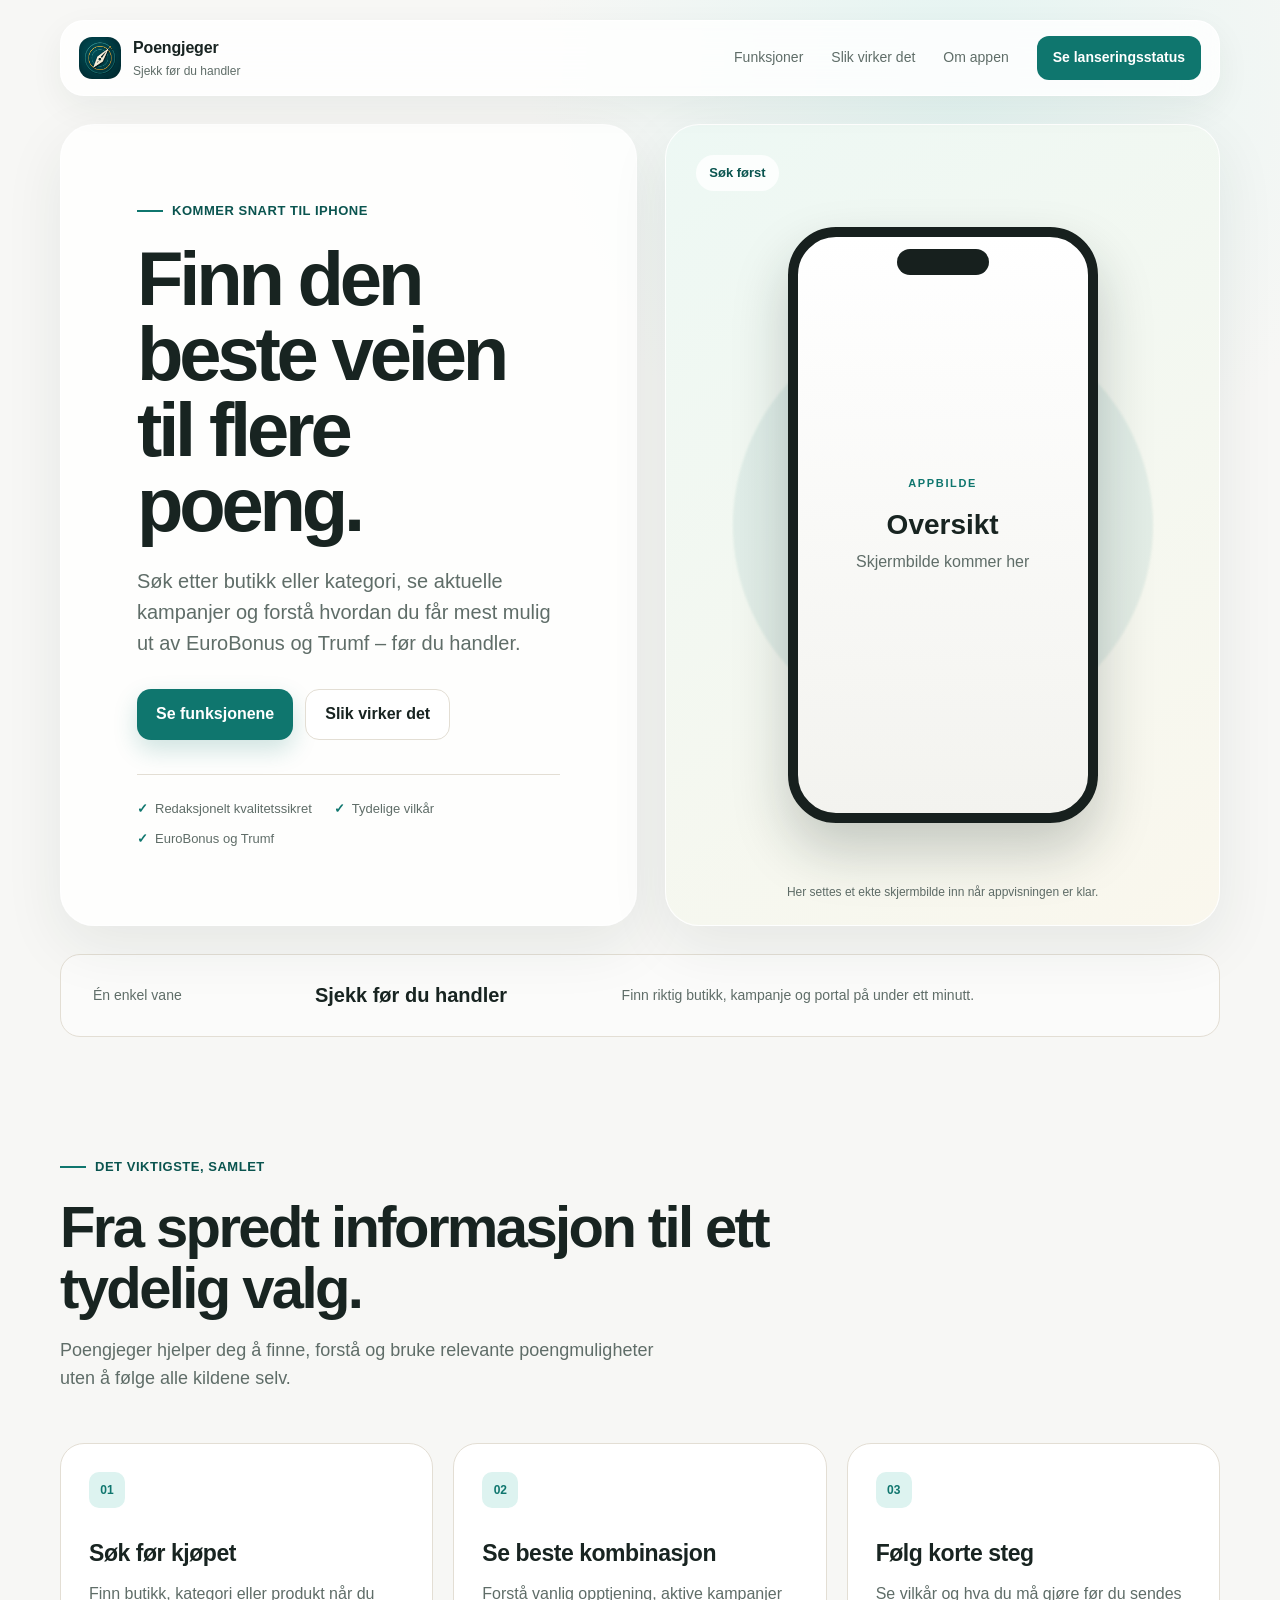
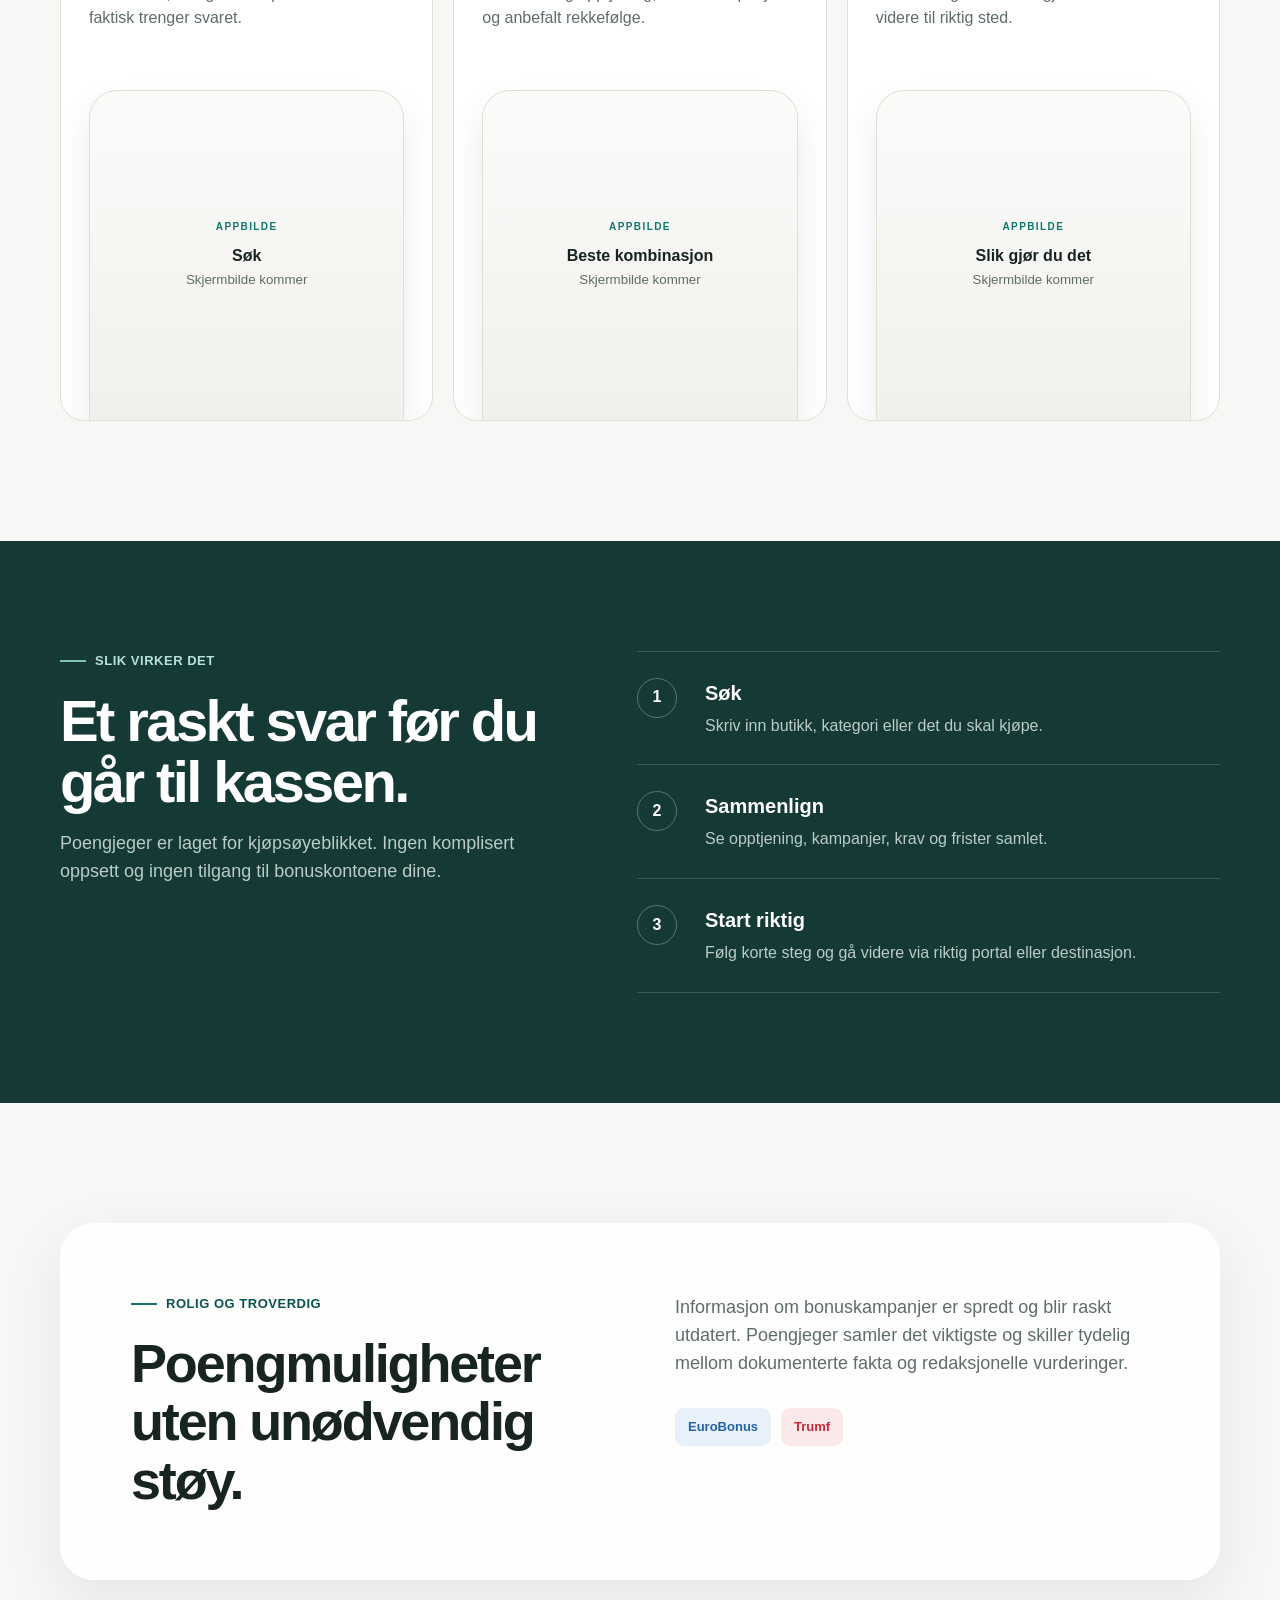
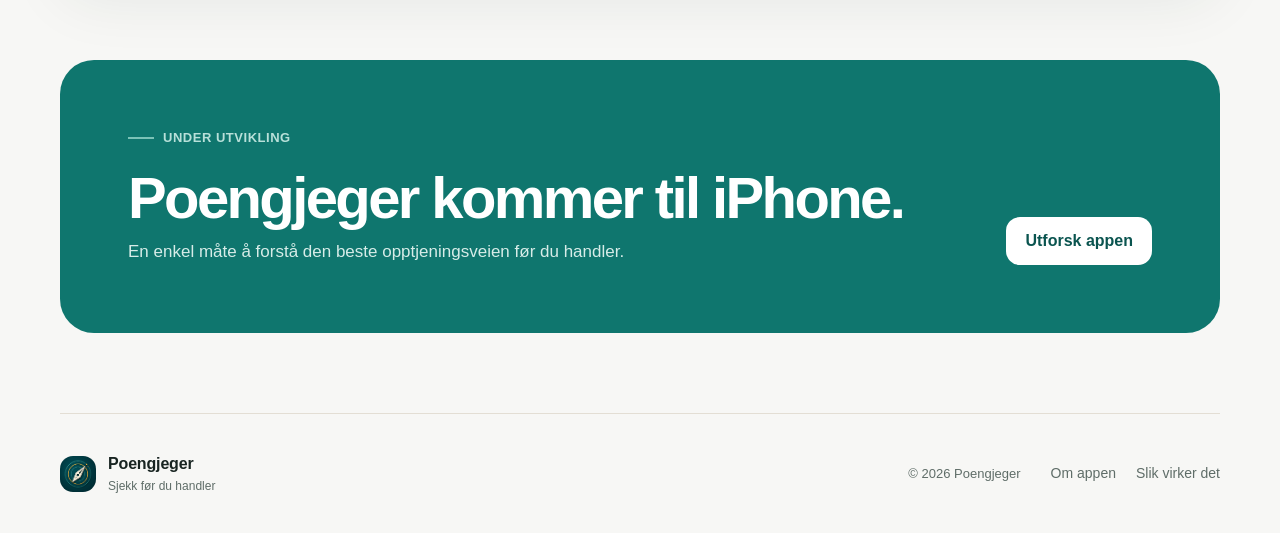
==== public-site/index.html @ 8830a3e4 "Add Poengjeger public landing page" ====
<!doctype html>
<html lang="no">
<head>
  <meta charset="utf-8">
  <meta name="viewport" content="width=device-width, initial-scale=1">
  <meta name="description" content="Poengjeger hjelper deg å finne den beste opptjeningsveien for EuroBonus og Trumf før du handler.">
  <meta name="theme-color" content="#f7f7f5">
  <title>Poengjeger – Sjekk før du handler</title>
  <link rel="stylesheet" href="styles.css">
</head>
<body>
  <a class="skip-link" href="#innhold">Hopp til innhold</a>

  <header class="site-header shell" aria-label="Toppnavigasjon">
    <a class="brand" href="#topp" aria-label="Poengjeger, gå til toppen">
      <img class="brand-mark" src="assets/poengjeger-app-icon.png" alt="">
      <span>
        <strong>Poengjeger</strong>
        <small>Sjekk før du handler</small>
      </span>
    </a>
    <nav aria-label="Hovedmeny">
      <a href="#funksjoner">Funksjoner</a>
      <a href="#slik-virker-det">Slik virker det</a>
      <a href="#om">Om appen</a>
    </nav>
    <a class="nav-cta" href="#lansering">Se lanseringsstatus</a>
  </header>

  <main id="innhold">
    <section class="hero shell" id="topp">
      <div class="hero-copy panel">
        <p class="eyebrow"><span></span> Kommer snart til iPhone</p>
        <h1>Finn den beste veien til flere poeng.</h1>
        <p class="lead">Søk etter butikk eller kategori, se aktuelle kampanjer og forstå hvordan du får mest mulig ut av EuroBonus og Trumf – før du handler.</p>
        <div class="hero-actions">
          <a class="button button-primary" href="#funksjoner">Se funksjonene</a>
          <a class="button button-secondary" href="#slik-virker-det">Slik virker det</a>
        </div>
        <ul class="trust-list" aria-label="Viktige fordeler">
          <li>Redaksjonelt kvalitetssikret</li>
          <li>Tydelige vilkår</li>
          <li>EuroBonus og Trumf</li>
        </ul>
      </div>

      <div class="hero-visual panel" aria-label="Plassholder for appskjermbilde">
        <span class="visual-label">Søk først</span>
        <div class="phone-placeholder">
          <div class="phone-top" aria-hidden="true"></div>
          <div class="placeholder-content">
            <span class="placeholder-kicker">APPBILDE</span>
            <strong>Oversikt</strong>
            <span>Skjermbilde kommer her</span>
          </div>
        </div>
        <p class="visual-note">Her settes et ekte skjermbilde inn når appvisningen er klar.</p>
      </div>
    </section>

    <section class="proof shell" aria-label="Produktløfte">
      <p>Én enkel vane</p>
      <strong>Sjekk før du handler</strong>
      <span>Finn riktig butikk, kampanje og portal på under ett minutt.</span>
    </section>

    <section class="section shell" id="funksjoner">
      <div class="section-heading">
        <p class="eyebrow"><span></span> Det viktigste, samlet</p>
        <h2>Fra spredt informasjon til ett tydelig valg.</h2>
        <p>Poengjeger hjelper deg å finne, forstå og bruke relevante poengmuligheter uten å følge alle kildene selv.</p>
      </div>

      <div class="feature-grid">
        <article class="feature-card">
          <div class="feature-number">01</div>
          <h3>Søk før kjøpet</h3>
          <p>Finn butikk, kategori eller produkt når du faktisk trenger svaret.</p>
          <div class="screen-placeholder screen-search" role="img" aria-label="Plassholder for søkeskjerm">
            <span>APPBILDE</span>
            <strong>Søk</strong>
            <small>Skjermbilde kommer</small>
          </div>
        </article>

        <article class="feature-card">
          <div class="feature-number">02</div>
          <h3>Se beste kombinasjon</h3>
          <p>Forstå vanlig opptjening, aktive kampanjer og anbefalt rekkefølge.</p>
          <div class="screen-placeholder screen-combination" role="img" aria-label="Plassholder for butikkside">
            <span>APPBILDE</span>
            <strong>Beste kombinasjon</strong>
            <small>Skjermbilde kommer</small>
          </div>
        </article>

        <article class="feature-card">
          <div class="feature-number">03</div>
          <h3>Følg korte steg</h3>
          <p>Se vilkår og hva du må gjøre før du sendes videre til riktig sted.</p>
          <div class="screen-placeholder screen-guide" role="img" aria-label="Plassholder for slik gjør du det-visning">
            <span>APPBILDE</span>
            <strong>Slik gjør du det</strong>
            <small>Skjermbilde kommer</small>
          </div>
        </article>
      </div>
    </section>

    <section class="steps-section" id="slik-virker-det">
      <div class="shell steps-layout">
        <div class="section-heading compact">
          <p class="eyebrow light"><span></span> Slik virker det</p>
          <h2>Et raskt svar før du går til kassen.</h2>
          <p>Poengjeger er laget for kjøpsøyeblikket. Ingen komplisert oppsett og ingen tilgang til bonuskontoene dine.</p>
        </div>
        <ol class="steps">
          <li><span>1</span><div><strong>Søk</strong><p>Skriv inn butikk, kategori eller det du skal kjøpe.</p></div></li>
          <li><span>2</span><div><strong>Sammenlign</strong><p>Se opptjening, kampanjer, krav og frister samlet.</p></div></li>
          <li><span>3</span><div><strong>Start riktig</strong><p>Følg korte steg og gå videre via riktig portal eller destinasjon.</p></div></li>
        </ol>
      </div>
    </section>

    <section class="section shell about" id="om">
      <div class="about-card panel">
        <div>
          <p class="eyebrow"><span></span> Rolig og troverdig</p>
          <h2>Poengmuligheter uten unødvendig støy.</h2>
        </div>
        <div class="about-copy">
          <p>Informasjon om bonuskampanjer er spredt og blir raskt utdatert. Poengjeger samler det viktigste og skiller tydelig mellom dokumenterte fakta og redaksjonelle vurderinger.</p>
          <div class="programs" aria-label="Bonusprogrammer i første versjon">
            <span class="program eurobonus">EuroBonus</span>
            <span class="program trumf">Trumf</span>
          </div>
        </div>
      </div>
    </section>

    <section class="launch shell" id="lansering">
      <div>
        <p class="eyebrow light"><span></span> Under utvikling</p>
        <h2>Poengjeger kommer til iPhone.</h2>
        <p>En enkel måte å forstå den beste opptjeningsveien før du handler.</p>
      </div>
      <a class="button button-light" href="#funksjoner">Utforsk appen</a>
    </section>
  </main>

  <footer class="site-footer shell">
    <div class="brand footer-brand">
      <img class="brand-mark" src="assets/poengjeger-app-icon.png" alt="">
      <span><strong>Poengjeger</strong><small>Sjekk før du handler</small></span>
    </div>
    <p>© <span id="year">2026</span> Poengjeger</p>
    <div class="footer-links">
      <a href="#om">Om appen</a>
      <a href="#slik-virker-det">Slik virker det</a>
    </div>
  </footer>

  <script>document.getElementById('year').textContent = new Date().getFullYear();</script>
</body>
</html>
---- public-site/styles.css ----
:root {
  --brand: #0f766e;
  --brand-dark: #0a544f;
  --brand-soft: #ddf3f0;
  --ink: #182421;
  --muted: #5f6d68;
  --background: #f7f7f5;
  --surface: #ffffff;
  --border: #e3ded4;
  --warm: #f2f0e8;
  --blue: #2563a6;
  --red: #c72936;
  --radius-small: 14px;
  --radius-card: 24px;
  --radius-hero: 34px;
  --shadow: 0 20px 60px rgba(25, 47, 42, .08);
}

* { box-sizing: border-box; }
html { scroll-behavior: smooth; }
body {
  margin: 0;
  color: var(--ink);
  background:
    radial-gradient(circle at 75% 2%, rgba(221, 243, 240, .72), transparent 27rem),
    var(--background);
  font-family: ui-sans-serif, -apple-system, BlinkMacSystemFont, "Segoe UI", sans-serif;
  line-height: 1.55;
  -webkit-font-smoothing: antialiased;
}
a { color: inherit; text-decoration: none; }
.shell { width: min(1160px, calc(100% - 40px)); margin-inline: auto; }
.skip-link { position: fixed; top: 12px; left: 12px; z-index: 20; padding: 10px 14px; background: var(--ink); color: white; border-radius: 10px; transform: translateY(-150%); }
.skip-link:focus { transform: none; }

.site-header {
  position: sticky;
  top: 12px;
  z-index: 10;
  min-height: 76px;
  margin-top: 20px;
  padding: 12px 18px;
  display: flex;
  align-items: center;
  gap: 28px;
  background: rgba(255,255,255,.82);
  border: 1px solid rgba(255,255,255,.9);
  border-radius: 24px;
  box-shadow: 0 12px 34px rgba(25,47,42,.06);
  backdrop-filter: blur(18px);
}
.brand { display: inline-flex; align-items: center; gap: 12px; margin-right: auto; }
.brand-mark { display: block; width: 42px; height: 42px; border-radius: 13px; object-fit: cover; }
.brand strong, .brand small { display: block; }
.brand strong { font-size: 16px; letter-spacing: -.01em; }
.brand small { color: var(--muted); font-size: 12px; margin-top: 1px; }
nav { display: flex; align-items: center; gap: 28px; }
nav a, .footer-links a { color: var(--muted); font-size: 14px; }
nav a:hover, .footer-links a:hover { color: var(--brand); }
.nav-cta { padding: 11px 16px; color: white; background: var(--brand); border-radius: 12px; font-size: 14px; font-weight: 700; }

.hero { display: grid; grid-template-columns: 1.02fr .98fr; gap: 28px; padding-top: 28px; }
.panel { background: rgba(255,255,255,.82); border: 1px solid rgba(255,255,255,.96); box-shadow: var(--shadow); border-radius: var(--radius-hero); }
.hero-copy { padding: clamp(36px, 6vw, 76px); display: flex; flex-direction: column; justify-content: center; }
.eyebrow { display: flex; align-items: center; gap: 9px; margin: 0 0 20px; color: var(--brand-dark); font-size: 13px; font-weight: 750; letter-spacing: .04em; text-transform: uppercase; }
.eyebrow span { width: 26px; height: 2px; background: var(--brand); }
h1, h2, h3, p { margin-top: 0; }
h1 { max-width: 670px; margin-bottom: 24px; font-size: clamp(48px, 6vw, 76px); line-height: .99; letter-spacing: -.055em; }
.lead { max-width: 590px; margin-bottom: 30px; color: var(--muted); font-size: clamp(17px, 2vw, 20px); }
.hero-actions { display: flex; flex-wrap: wrap; gap: 12px; }
.button { min-height: 48px; padding: 12px 19px; display: inline-flex; align-items: center; justify-content: center; border-radius: 14px; font-weight: 750; transition: transform .18s ease, box-shadow .18s ease; }
.button:hover { transform: translateY(-2px); }
.button-primary { color: white; background: var(--brand); box-shadow: 0 10px 24px rgba(15,118,110,.2); }
.button-secondary { background: var(--surface); border: 1px solid var(--border); }
.trust-list { display: flex; flex-wrap: wrap; gap: 10px 22px; margin: 34px 0 0; padding: 24px 0 0; border-top: 1px solid var(--border); list-style: none; color: var(--muted); font-size: 13px; }
.trust-list li::before { content: "✓"; margin-right: 7px; color: var(--brand); font-weight: 900; }

.hero-visual { min-height: 660px; position: relative; overflow: hidden; display: grid; place-items: center; padding: 38px; background: linear-gradient(145deg, #edf8f4, #faf7ed); }
.hero-visual::before { content: ""; position: absolute; width: 420px; height: 420px; border-radius: 50%; background: rgba(15,118,110,.08); filter: blur(1px); }
.visual-label { position: absolute; top: 30px; left: 30px; padding: 8px 13px; background: rgba(255,255,255,.85); border-radius: 999px; color: var(--brand-dark); font-size: 13px; font-weight: 750; }
.phone-placeholder { position: relative; z-index: 1; width: min(310px, 78%); aspect-ratio: .52; display: grid; place-items: center; padding: 18px; border: 10px solid #17201e; border-radius: 48px; background: linear-gradient(180deg, #fff, #f3f3ef); box-shadow: 0 28px 55px rgba(16,35,31,.22); }
.phone-top { position: absolute; top: 12px; width: 92px; height: 26px; background: #17201e; border-radius: 999px; }
.placeholder-content, .screen-placeholder { text-align: center; color: var(--muted); }
.placeholder-content strong, .placeholder-content span { display: block; }
.placeholder-content strong { margin: 11px 0 4px; color: var(--ink); font-size: 28px; }
.placeholder-kicker { color: var(--brand) !important; font-size: 11px; font-weight: 850; letter-spacing: .15em; }
.visual-note { position: absolute; right: 30px; bottom: 24px; left: 30px; margin: 0; color: var(--muted); text-align: center; font-size: 12px; }

.proof { margin-top: 28px; padding: 25px 32px; display: grid; grid-template-columns: .7fr 1fr 2fr; align-items: center; gap: 24px; border: 1px solid var(--border); border-radius: 20px; background: rgba(255,255,255,.55); }
.proof p, .proof span { margin: 0; color: var(--muted); font-size: 14px; }
.proof strong { font-size: 20px; }
.section { padding-top: 120px; padding-bottom: 120px; }
.section-heading { max-width: 720px; margin-bottom: 50px; }
.section-heading h2, .launch h2 { margin-bottom: 18px; font-size: clamp(38px, 5vw, 58px); line-height: 1.05; letter-spacing: -.045em; }
.section-heading > p:last-child { max-width: 620px; color: var(--muted); font-size: 18px; }
.feature-grid { display: grid; grid-template-columns: repeat(3, 1fr); gap: 20px; }
.feature-card { padding: 28px 28px 0; overflow: hidden; background: var(--surface); border: 1px solid var(--border); border-radius: var(--radius-card); }
.feature-number { width: 36px; height: 36px; display: grid; place-items: center; margin-bottom: 28px; color: var(--brand); background: var(--brand-soft); border-radius: 10px; font-size: 12px; font-weight: 850; }
.feature-card h3 { margin-bottom: 10px; font-size: 23px; letter-spacing: -.02em; }
.feature-card > p { min-height: 78px; color: var(--muted); }
.screen-placeholder { min-height: 330px; margin-top: 30px; padding: 34px 20px; display: flex; flex-direction: column; justify-content: center; border: 1px solid var(--border); border-bottom: 0; border-radius: 28px 28px 0 0; background: linear-gradient(180deg, #fbfbfa, #f1f0ec); box-shadow: 0 18px 35px rgba(26,43,39,.09); }
.screen-placeholder span { color: var(--brand); font-size: 10px; font-weight: 850; letter-spacing: .14em; }
.screen-placeholder strong { margin: 9px 0 2px; color: var(--ink); }

.steps-section { padding: 110px 0; color: white; background: #153a36; }
.steps-layout { display: grid; grid-template-columns: .9fr 1.1fr; gap: 100px; align-items: start; }
.section-heading.compact { margin: 0; }
.eyebrow.light { color: #b8e0d9; }
.eyebrow.light span { background: #7bc2b7; }
.steps-section .section-heading > p:last-child { color: #bbcbc7; }
.steps { margin: 0; padding: 0; list-style: none; }
.steps li { display: grid; grid-template-columns: 48px 1fr; gap: 20px; padding: 26px 0; border-top: 1px solid rgba(255,255,255,.16); }
.steps li:last-child { border-bottom: 1px solid rgba(255,255,255,.16); }
.steps li > span { width: 40px; height: 40px; display: grid; place-items: center; border: 1px solid rgba(255,255,255,.28); border-radius: 50%; font-weight: 800; }
.steps strong { font-size: 20px; }
.steps p { margin: 5px 0 0; color: #bbcbc7; }

.about { padding-bottom: 80px; }
.about-card { padding: clamp(32px, 6vw, 70px); display: grid; grid-template-columns: 1fr 1fr; gap: 70px; }
.about-card h2 { margin: 0; font-size: clamp(36px, 5vw, 54px); line-height: 1.08; letter-spacing: -.04em; }
.about-copy { color: var(--muted); font-size: 18px; }
.programs { display: flex; flex-wrap: wrap; gap: 10px; margin-top: 30px; }
.program { padding: 9px 13px; border-radius: 9px; font-size: 13px; font-weight: 800; }
.eurobonus { color: var(--blue); background: #e8f0fa; }
.trumf { color: var(--red); background: #fae8eb; }

.launch { margin-bottom: 80px; padding: clamp(34px, 6vw, 68px); display: flex; align-items: end; justify-content: space-between; gap: 40px; color: white; background: var(--brand); border-radius: var(--radius-hero); }
.launch h2 { margin-bottom: 10px; }
.launch p:last-child { margin: 0; color: #d7ece8; font-size: 17px; }
.button-light { flex: 0 0 auto; color: var(--brand-dark); background: white; }
.site-footer { min-height: 120px; padding: 28px 0; display: flex; align-items: center; gap: 30px; border-top: 1px solid var(--border); color: var(--muted); font-size: 13px; }
.footer-brand { margin-right: auto; color: var(--ink); }
.footer-brand .brand-mark { width: 36px; height: 36px; font-size: 17px; }
.site-footer > p { margin: 0; }
.footer-links { display: flex; gap: 20px; }

a:focus-visible { outline: 3px solid #e3a836; outline-offset: 4px; }
@media (max-width: 900px) {
  .site-header nav { display: none; }
  .hero { grid-template-columns: 1fr; }
  .hero-visual { min-height: 590px; }
  .feature-grid { grid-template-columns: 1fr; }
  .feature-card > p { min-height: auto; }
  .screen-placeholder { min-height: 280px; }
  .steps-layout, .about-card { grid-template-columns: 1fr; gap: 50px; }
}
@media (max-width: 620px) {
  .shell { width: min(100% - 24px, 1160px); }
  .site-header { top: 8px; min-height: 66px; margin-top: 12px; padding: 9px 11px; border-radius: 18px; }
  .brand-mark { width: 38px; height: 38px; }
  .brand small { display: none; }
  .nav-cta { padding: 10px 12px; font-size: 12px; }
  .hero { gap: 14px; padding-top: 14px; }
  .hero-copy { padding: 34px 24px; border-radius: 24px; }
  h1 { font-size: clamp(43px, 14vw, 62px); }
  .hero-actions .button { width: 100%; }
  .trust-list { display: grid; }
  .hero-visual { min-height: 520px; padding: 24px; border-radius: 24px; }
  .phone-placeholder { width: 255px; max-width: 82%; }
  .proof { grid-template-columns: 1fr; gap: 4px; }
  .section { padding-top: 82px; padding-bottom: 82px; }
  .section-heading { margin-bottom: 34px; }
  .section-heading h2, .launch h2 { font-size: 38px; }
  .steps-section { padding: 82px 0; }
  .about-card { padding: 32px 24px; border-radius: 24px; }
  .launch { margin-bottom: 50px; padding: 34px 24px; align-items: stretch; flex-direction: column; border-radius: 24px; }
  .site-footer { align-items: flex-start; flex-wrap: wrap; }
  .footer-brand { width: 100%; }
}
@media (prefers-reduced-motion: reduce) {
  html { scroll-behavior: auto; }
  *, *::before, *::after { transition-duration: .01ms !important; }
}
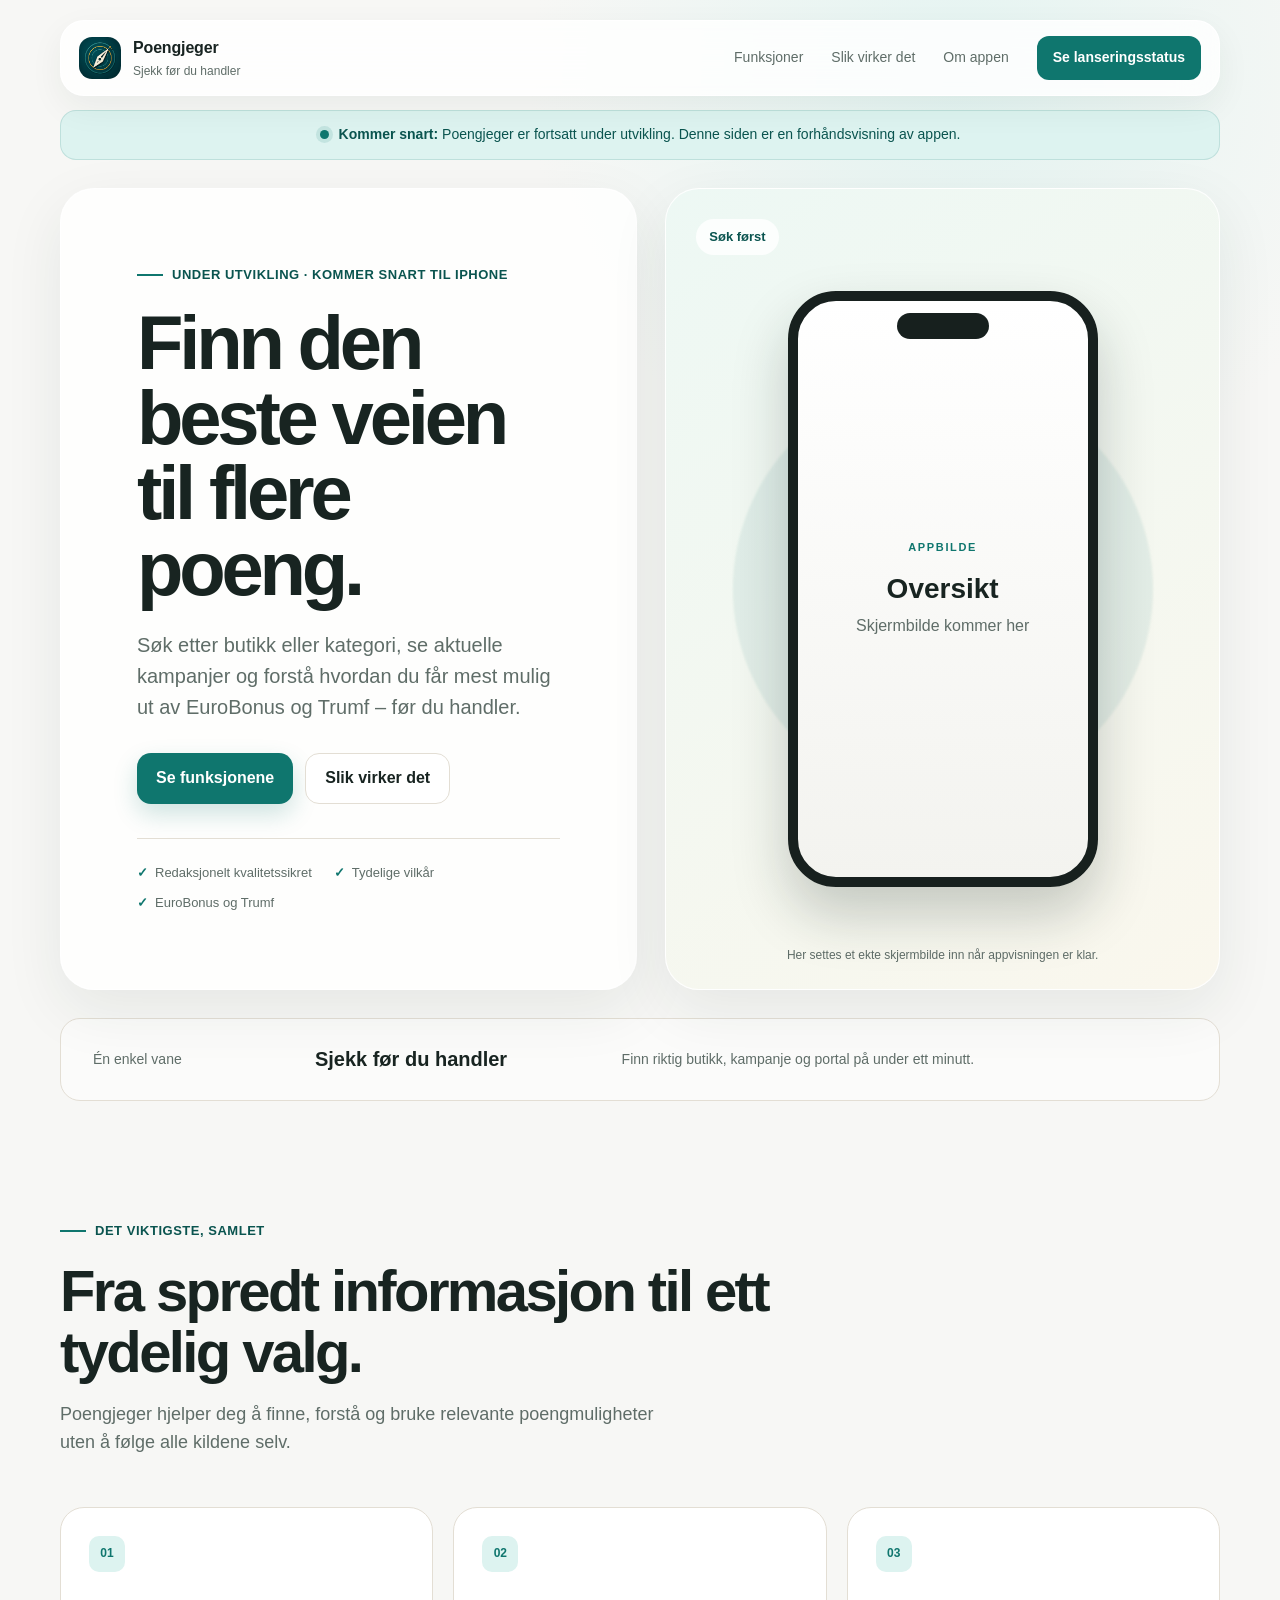
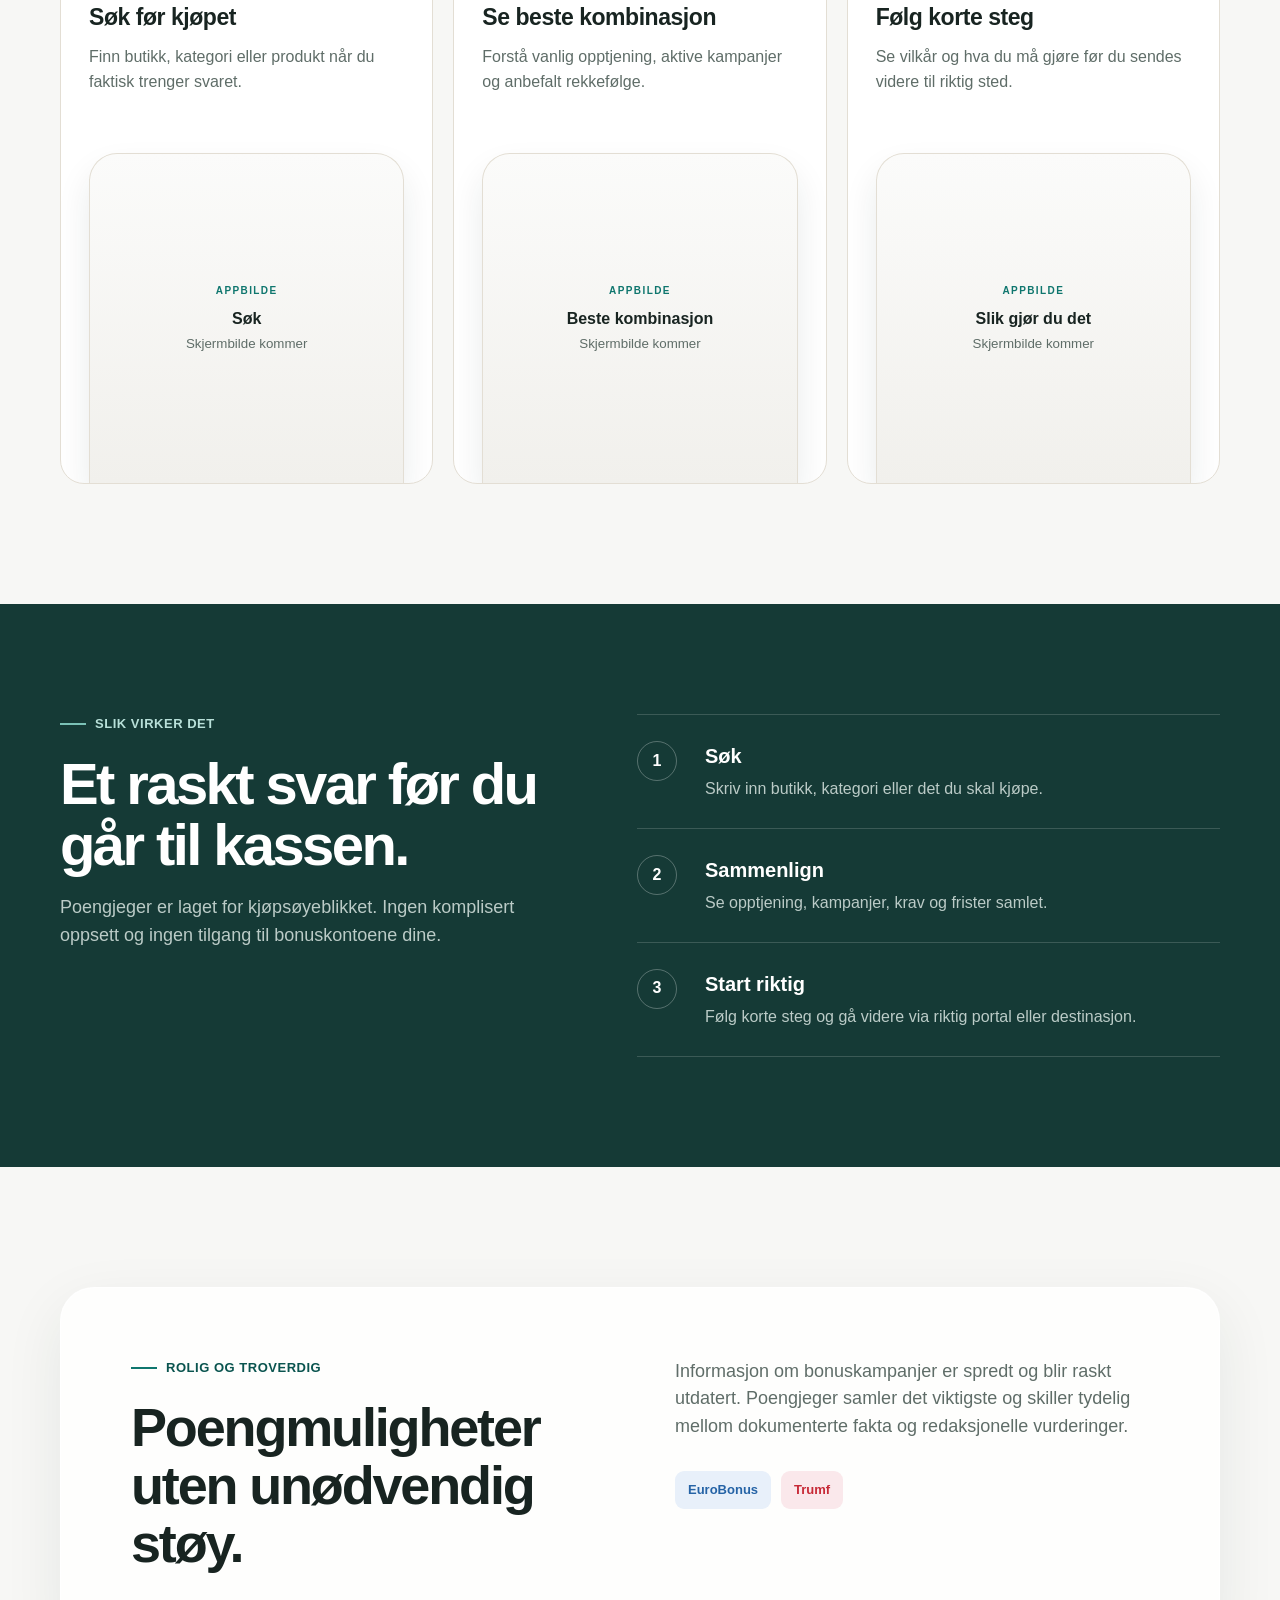
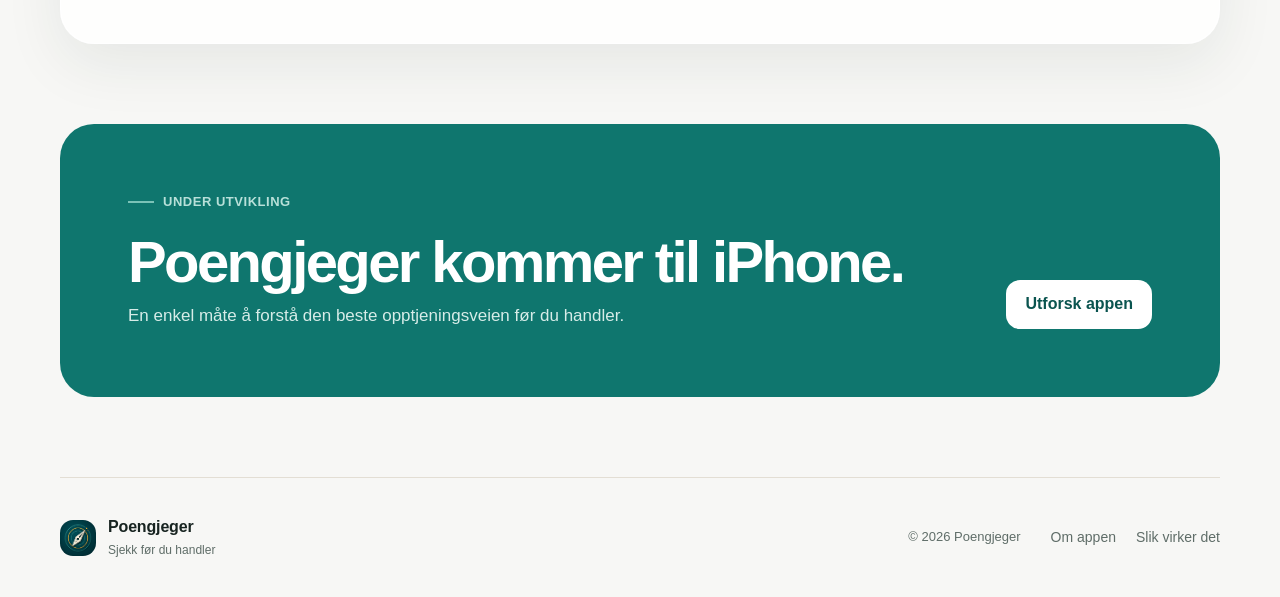
==== commit 6e8a2eae: "Clarify Poengjeger development status" ====
--- a/public-site/index.html
+++ b/public-site/index.html
@@ -5,7 +5,7 @@
   <meta name="viewport" content="width=device-width, initial-scale=1">
   <meta name="description" content="Poengjeger hjelper deg å finne den beste opptjeningsveien for EuroBonus og Trumf før du handler.">
   <meta name="theme-color" content="#f7f7f5">
-  <title>Poengjeger – Sjekk før du handler</title>
+  <title>Poengjeger – Kommer snart til iPhone</title>
   <link rel="stylesheet" href="styles.css">
 </head>
 <body>
@@ -27,10 +27,15 @@
     <a class="nav-cta" href="#lansering">Se lanseringsstatus</a>
   </header>
 
+  <aside class="development-banner shell" aria-label="Utviklingsstatus">
+    <span class="status-dot" aria-hidden="true"></span>
+    <p><strong>Kommer snart:</strong> Poengjeger er fortsatt under utvikling. Denne siden er en forhåndsvisning av appen.</p>
+  </aside>
+
   <main id="innhold">
     <section class="hero shell" id="topp">
       <div class="hero-copy panel">
-        <p class="eyebrow"><span></span> Kommer snart til iPhone</p>
+        <p class="eyebrow"><span></span> Under utvikling · kommer snart til iPhone</p>
         <h1>Finn den beste veien til flere poeng.</h1>
         <p class="lead">Søk etter butikk eller kategori, se aktuelle kampanjer og forstå hvordan du får mest mulig ut av EuroBonus og Trumf – før du handler.</p>
         <div class="hero-actions">
--- a/public-site/styles.css
+++ b/public-site/styles.css
@@ -58,6 +58,22 @@
 nav a, .footer-links a { color: var(--muted); font-size: 14px; }
 nav a:hover, .footer-links a:hover { color: var(--brand); }
 .nav-cta { padding: 11px 16px; color: white; background: var(--brand); border-radius: 12px; font-size: 14px; font-weight: 700; }
+.development-banner {
+  margin-top: 14px;
+  padding: 13px 18px;
+  display: flex;
+  align-items: center;
+  justify-content: center;
+  gap: 10px;
+  color: var(--brand-dark);
+  background: var(--brand-soft);
+  border: 1px solid rgba(15, 118, 110, .15);
+  border-radius: 16px;
+  text-align: center;
+  font-size: 14px;
+}
+.development-banner p { margin: 0; }
+.status-dot { width: 9px; height: 9px; flex: 0 0 auto; border-radius: 50%; background: var(--brand); box-shadow: 0 0 0 4px rgba(15, 118, 110, .12); }
 
 .hero { display: grid; grid-template-columns: 1.02fr .98fr; gap: 28px; padding-top: 28px; }
 .panel { background: rgba(255,255,255,.82); border: 1px solid rgba(255,255,255,.96); box-shadow: var(--shadow); border-radius: var(--radius-hero); }
@@ -150,6 +166,8 @@
   .brand-mark { width: 38px; height: 38px; }
   .brand small { display: none; }
   .nav-cta { padding: 10px 12px; font-size: 12px; }
+  .development-banner { align-items: flex-start; padding: 12px 14px; text-align: left; font-size: 13px; }
+  .status-dot { margin-top: 5px; }
   .hero { gap: 14px; padding-top: 14px; }
   .hero-copy { padding: 34px 24px; border-radius: 24px; }
   h1 { font-size: clamp(43px, 14vw, 62px); }
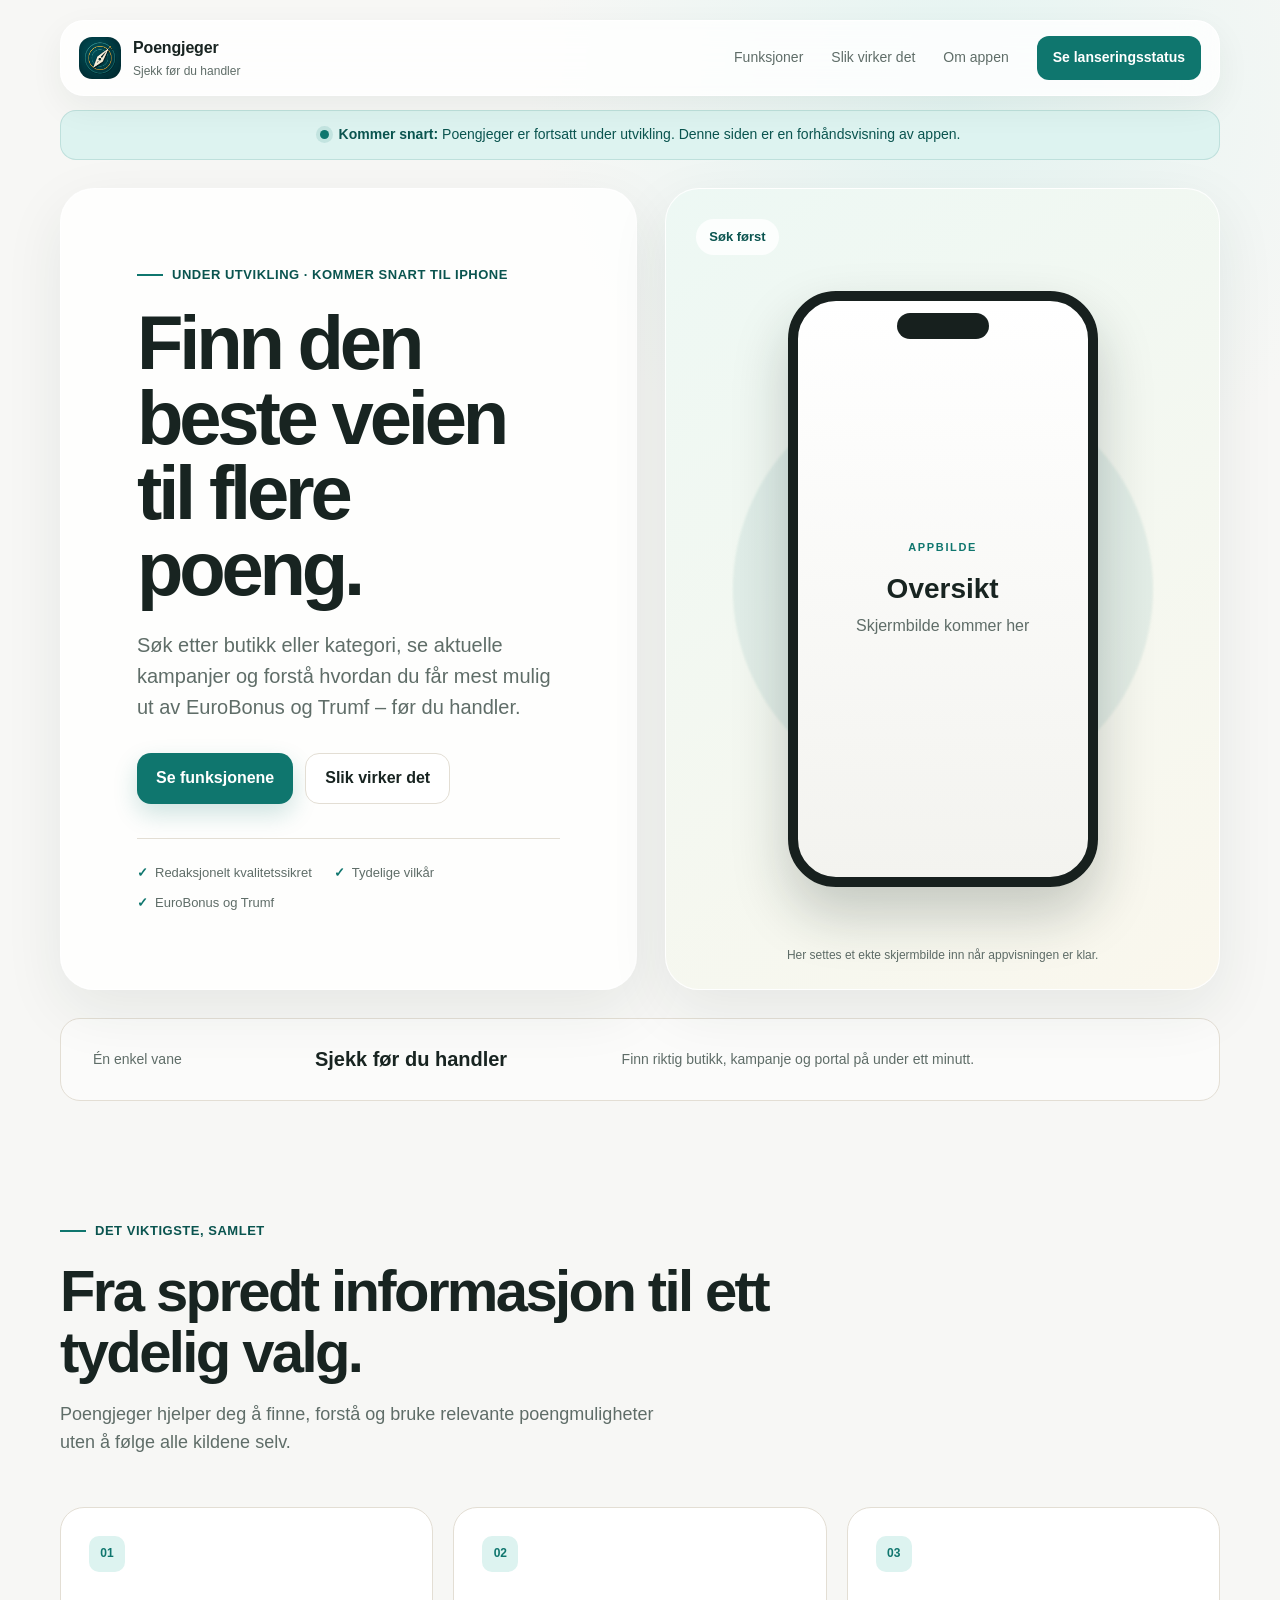
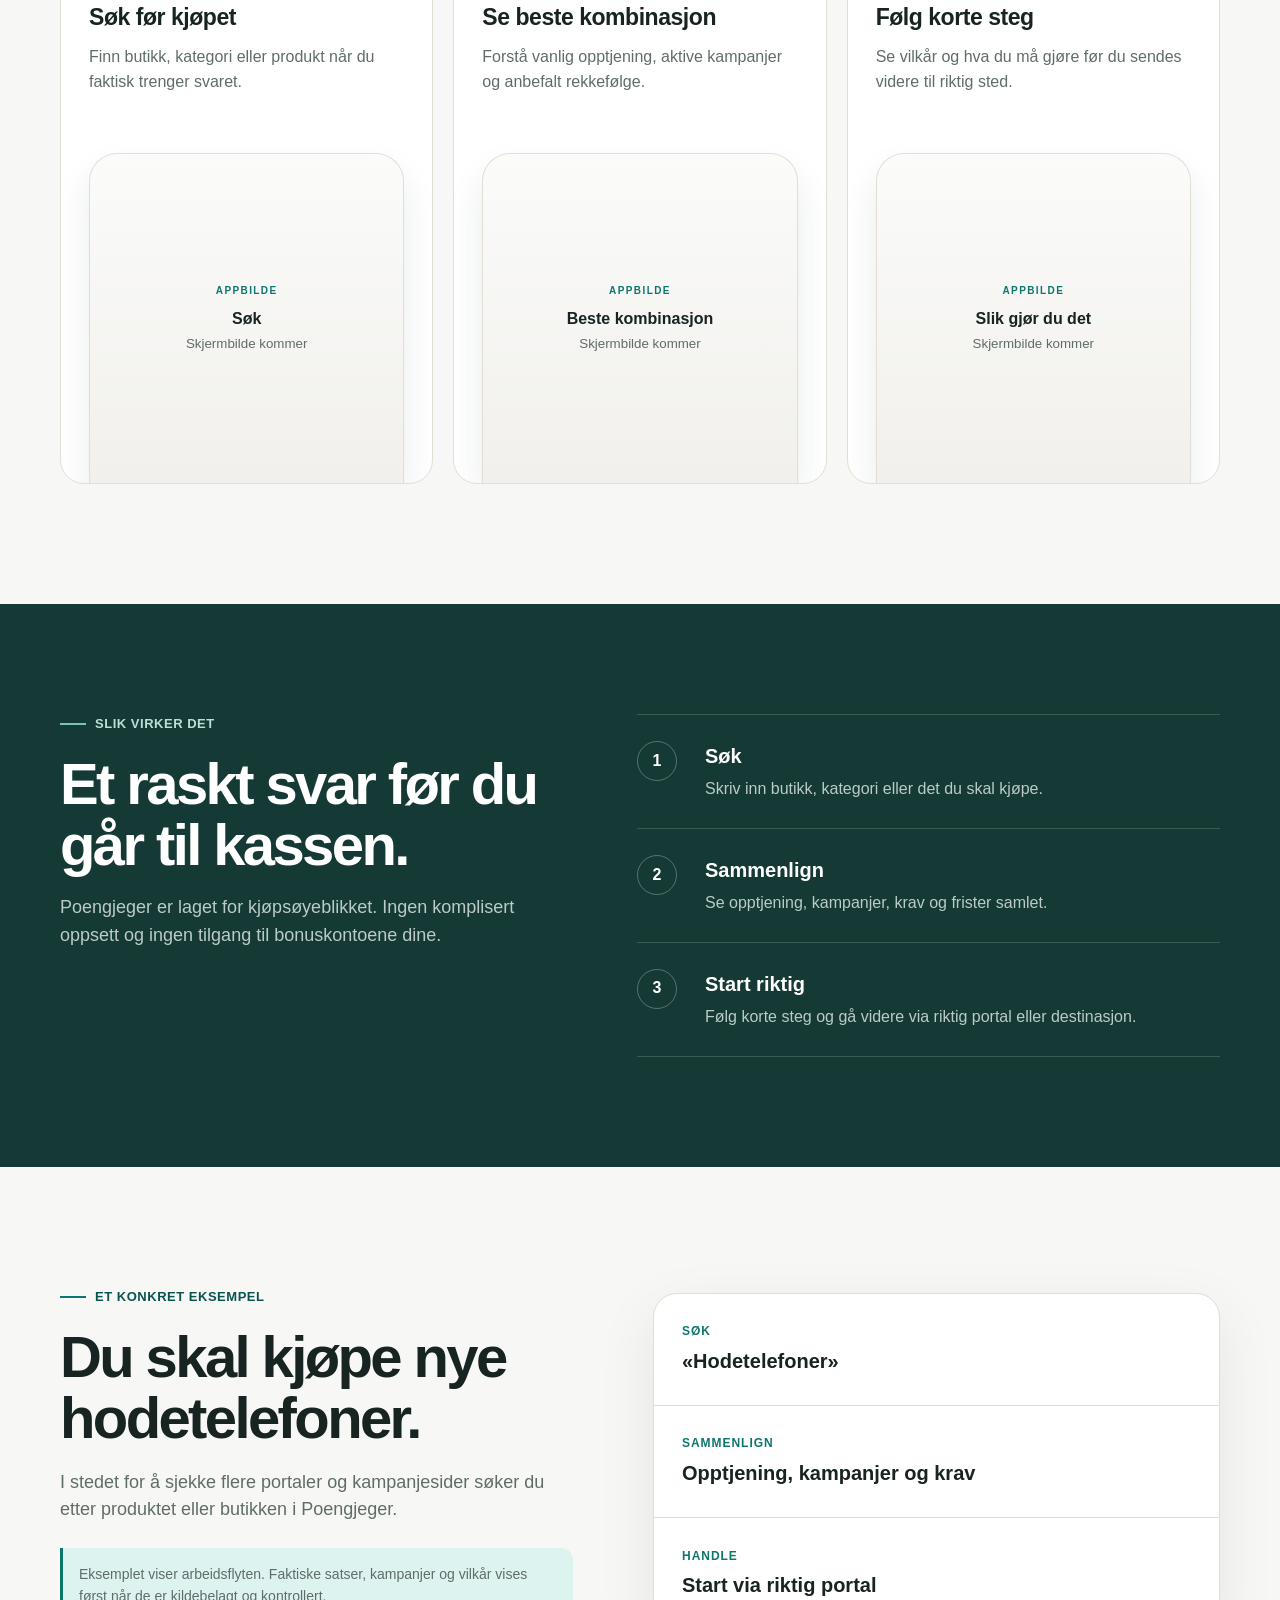
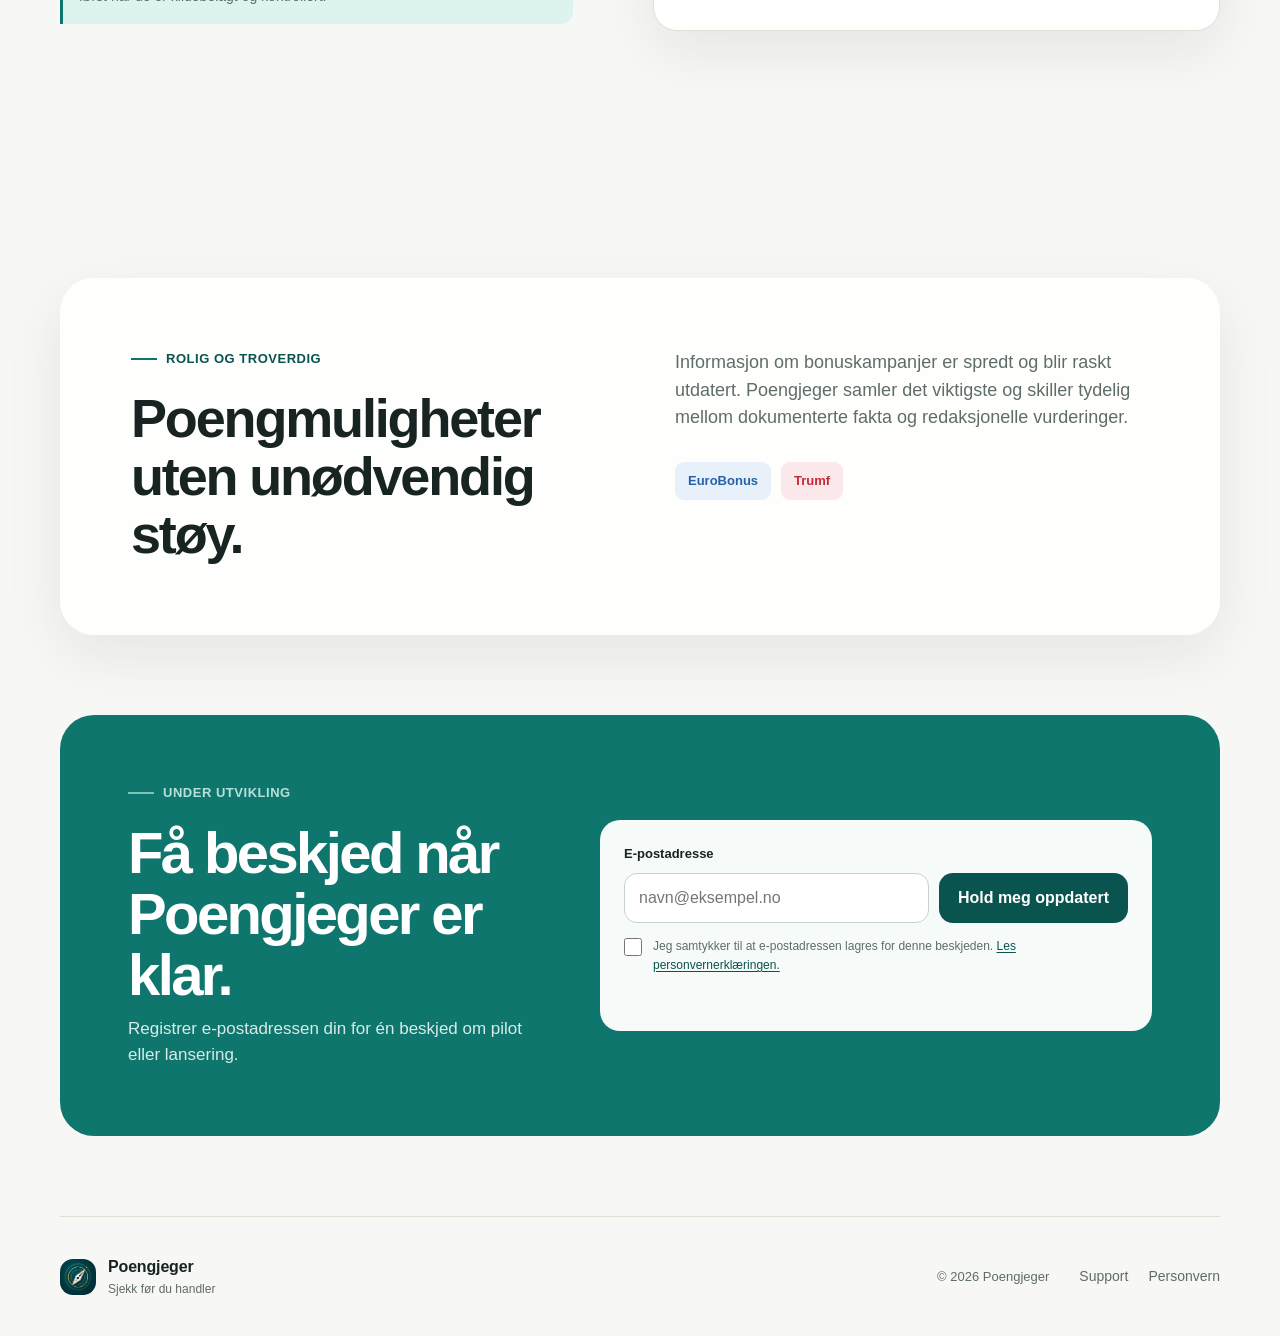
==== commit 90a00aae: "Add secure Poengjeger launch waitlist" ====
--- a/public-site/index.html
+++ b/public-site/index.html
@@ -1,12 +1,29 @@
-<!doctype html>
+<!DOCTYPE html>
 <html lang="no">
 <head>
   <meta charset="utf-8">
   <meta name="viewport" content="width=device-width, initial-scale=1">
   <meta name="description" content="Poengjeger hjelper deg å finne den beste opptjeningsveien for EuroBonus og Trumf før du handler.">
   <meta name="theme-color" content="#f7f7f5">
+  <link rel="canonical" href="https://nithusan.no/poengjeger/">
+  <meta property="og:type" content="website">
+  <meta property="og:locale" content="nb_NO">
+  <meta property="og:site_name" content="Poengjeger">
+  <meta property="og:title" content="Poengjeger – kommer snart til iPhone">
+  <meta property="og:description" content="Finn den beste opptjeningsveien for EuroBonus og Trumf før du handler.">
+  <meta property="og:url" content="https://nithusan.no/poengjeger/">
+  <meta property="og:image" content="https://nithusan.no/poengjeger/assets/poengjeger-app-icon.png">
+  <meta property="og:image:alt" content="Poengjeger-applogo">
+  <meta name="twitter:card" content="summary">
+  <meta name="twitter:title" content="Poengjeger – kommer snart til iPhone">
+  <meta name="twitter:description" content="Sjekk før du handler. Poengjeger samler relevante muligheter for EuroBonus og Trumf.">
+  <meta name="twitter:image" content="https://nithusan.no/poengjeger/assets/poengjeger-app-icon.png">
+  <link rel="icon" href="assets/poengjeger-app-icon.png" type="image/png">
   <title>Poengjeger – Kommer snart til iPhone</title>
   <link rel="stylesheet" href="styles.css">
+  <script type="application/ld+json">
+    {"@context":"https://schema.org","@type":"SoftwareApplication","name":"Poengjeger","applicationCategory":"LifestyleApplication","operatingSystem":"iOS","description":"Poengjeger hjelper norske bonusbrukere å finne relevante opptjeningsmuligheter før de handler.","url":"https://nithusan.no/poengjeger/","softwareVersion":"Under utvikling"}
+  </script>
 </head>
 <body>
   <a class="skip-link" href="#innhold">Hopp til innhold</a>
@@ -25,6 +42,15 @@
       <a href="#om">Om appen</a>
     </nav>
     <a class="nav-cta" href="#lansering">Se lanseringsstatus</a>
+    <details class="mobile-menu">
+      <summary aria-label="Åpne meny"><span></span><span></span><span></span></summary>
+      <nav aria-label="Mobilmeny">
+        <a href="#funksjoner">Funksjoner</a>
+        <a href="#slik-virker-det">Slik virker det</a>
+        <a href="#om">Om appen</a>
+        <a href="#lansering">Interesseliste</a>
+      </nav>
+    </details>
   </header>
 
   <aside class="development-banner shell" aria-label="Utviklingsstatus">
@@ -42,14 +68,14 @@
           <a class="button button-primary" href="#funksjoner">Se funksjonene</a>
           <a class="button button-secondary" href="#slik-virker-det">Slik virker det</a>
         </div>
-        <ul class="trust-list" aria-label="Viktige fordeler">
+        <ul class="trust-list">
           <li>Redaksjonelt kvalitetssikret</li>
           <li>Tydelige vilkår</li>
           <li>EuroBonus og Trumf</li>
         </ul>
       </div>
 
-      <div class="hero-visual panel" aria-label="Plassholder for appskjermbilde">
+      <div class="hero-visual panel" role="img" aria-label="Plassholder for appskjermbilde">
         <span class="visual-label">Søk først</span>
         <div class="phone-placeholder">
           <div class="phone-top" aria-hidden="true"></div>
@@ -127,6 +153,20 @@
       </div>
     </section>
 
+    <section class="section shell example-section" aria-labelledby="eksempel-title">
+      <div class="example-copy">
+        <p class="eyebrow"><span></span> Et konkret eksempel</p>
+        <h2 id="eksempel-title">Du skal kjøpe nye hodetelefoner.</h2>
+        <p>I stedet for å sjekke flere portaler og kampanjesider søker du etter produktet eller butikken i Poengjeger.</p>
+        <p class="example-note">Eksemplet viser arbeidsflyten. Faktiske satser, kampanjer og vilkår vises først når de er kildebelagt og kontrollert.</p>
+      </div>
+      <ol class="example-flow">
+        <li><span>Søk</span><strong>«Hodetelefoner»</strong></li>
+        <li><span>Sammenlign</span><strong>Opptjening, kampanjer og krav</strong></li>
+        <li><span>Handle</span><strong>Start via riktig portal</strong></li>
+      </ol>
+    </section>
+
     <section class="section shell about" id="om">
       <div class="about-card panel">
         <div>
@@ -135,7 +175,7 @@
         </div>
         <div class="about-copy">
           <p>Informasjon om bonuskampanjer er spredt og blir raskt utdatert. Poengjeger samler det viktigste og skiller tydelig mellom dokumenterte fakta og redaksjonelle vurderinger.</p>
-          <div class="programs" aria-label="Bonusprogrammer i første versjon">
+          <div class="programs" role="group" aria-label="Bonusprogrammer i første versjon">
             <span class="program eurobonus">EuroBonus</span>
             <span class="program trumf">Trumf</span>
           </div>
@@ -146,10 +186,25 @@
     <section class="launch shell" id="lansering">
       <div>
         <p class="eyebrow light"><span></span> Under utvikling</p>
-        <h2>Poengjeger kommer til iPhone.</h2>
-        <p>En enkel måte å forstå den beste opptjeningsveien før du handler.</p>
-      </div>
-      <a class="button button-light" href="#funksjoner">Utforsk appen</a>
+        <h2>Få beskjed når Poengjeger er klar.</h2>
+        <p>Registrer e-postadressen din for én beskjed om pilot eller lansering.</p>
+      </div>
+      <form class="waitlist-form" id="waitlist-form" novalidate>
+        <label for="waitlist-email">E-postadresse</label>
+        <div class="waitlist-row">
+          <input id="waitlist-email" name="email" type="email" autocomplete="email" inputmode="email" placeholder="navn@eksempel.no" required maxlength="254">
+          <button class="button button-light" type="submit">Hold meg oppdatert</button>
+        </div>
+        <div class="honeypot" aria-hidden="true">
+          <label for="waitlist-company">Firma</label>
+          <input id="waitlist-company" name="company" type="text" tabindex="-1" autocomplete="off">
+        </div>
+        <label class="consent-row">
+          <input id="waitlist-consent" name="consent" type="checkbox" required>
+          <span>Jeg samtykker til at e-postadressen lagres for denne beskjeden. <a href="personvern/">Les personvernerklæringen.</a></span>
+        </label>
+        <p class="form-status" id="waitlist-status" role="status" aria-live="polite"></p>
+      </form>
     </section>
   </main>
 
@@ -160,11 +215,12 @@
     </div>
     <p>© <span id="year">2026</span> Poengjeger</p>
     <div class="footer-links">
-      <a href="#om">Om appen</a>
-      <a href="#slik-virker-det">Slik virker det</a>
+      <a href="support/">Support</a>
+      <a href="personvern/">Personvern</a>
     </div>
   </footer>
 
-  <script>document.getElementById('year').textContent = new Date().getFullYear();</script>
+  <script src="config.js"></script>
+  <script src="script.js"></script>
 </body>
 </html>
--- a/public-site/styles.css
+++ b/public-site/styles.css
@@ -58,6 +58,13 @@
 nav a, .footer-links a { color: var(--muted); font-size: 14px; }
 nav a:hover, .footer-links a:hover { color: var(--brand); }
 .nav-cta { padding: 11px 16px; color: white; background: var(--brand); border-radius: 12px; font-size: 14px; font-weight: 700; }
+.mobile-menu { display: none; position: relative; }
+.mobile-menu summary { width: 44px; height: 44px; padding: 12px; display: grid; align-content: center; gap: 4px; border: 1px solid var(--border); border-radius: 12px; cursor: pointer; list-style: none; }
+.mobile-menu summary::-webkit-details-marker { display: none; }
+.mobile-menu summary span { display: block; width: 18px; height: 2px; background: var(--ink); border-radius: 2px; }
+.mobile-menu nav { position: absolute; top: 52px; right: 0; width: min(260px, calc(100vw - 40px)); padding: 10px; display: grid; gap: 2px; background: var(--surface); border: 1px solid var(--border); border-radius: 16px; box-shadow: var(--shadow); }
+.mobile-menu nav a { min-height: 44px; padding: 11px 12px; border-radius: 9px; }
+.mobile-menu nav a:hover { background: var(--brand-soft); }
 .development-banner {
   margin-top: 14px;
   padding: 13px 18px;
@@ -131,6 +138,16 @@
 .steps strong { font-size: 20px; }
 .steps p { margin: 5px 0 0; color: #bbcbc7; }
 
+.example-section { display: grid; grid-template-columns: .95fr 1.05fr; gap: 80px; align-items: center; }
+.example-copy h2 { margin-bottom: 20px; font-size: clamp(38px, 5vw, 58px); line-height: 1.05; letter-spacing: -.045em; }
+.example-copy > p:not(.eyebrow) { color: var(--muted); font-size: 18px; }
+.example-note { margin-top: 24px; padding: 16px; border-left: 3px solid var(--brand); background: var(--brand-soft); border-radius: 0 12px 12px 0; font-size: 14px !important; }
+.example-flow { margin: 0; padding: 0; overflow: hidden; list-style: none; background: var(--surface); border: 1px solid var(--border); border-radius: var(--radius-card); box-shadow: var(--shadow); }
+.example-flow li { min-height: 112px; padding: 24px 28px; display: grid; align-content: center; border-bottom: 1px solid var(--border); }
+.example-flow li:last-child { border-bottom: 0; }
+.example-flow span { color: var(--brand); font-size: 12px; font-weight: 800; letter-spacing: .08em; text-transform: uppercase; }
+.example-flow strong { margin-top: 5px; font-size: 20px; }
+
 .about { padding-bottom: 80px; }
 .about-card { padding: clamp(32px, 6vw, 70px); display: grid; grid-template-columns: 1fr 1fr; gap: 70px; }
 .about-card h2 { margin: 0; font-size: clamp(36px, 5vw, 54px); line-height: 1.08; letter-spacing: -.04em; }
@@ -140,10 +157,32 @@
 .eurobonus { color: var(--blue); background: #e8f0fa; }
 .trumf { color: var(--red); background: #fae8eb; }
 
-.launch { margin-bottom: 80px; padding: clamp(34px, 6vw, 68px); display: flex; align-items: end; justify-content: space-between; gap: 40px; color: white; background: var(--brand); border-radius: var(--radius-hero); }
+.launch { margin-bottom: 80px; padding: clamp(34px, 6vw, 68px); display: grid; grid-template-columns: .85fr 1.15fr; align-items: center; gap: 64px; color: white; background: var(--brand); border-radius: var(--radius-hero); }
 .launch h2 { margin-bottom: 10px; }
 .launch p:last-child { margin: 0; color: #d7ece8; font-size: 17px; }
 .button-light { flex: 0 0 auto; color: var(--brand-dark); background: white; }
+.waitlist-form { padding: 24px; color: var(--ink); background: rgba(255,255,255,.96); border-radius: 20px; }
+.waitlist-form > label:first-child { display: block; margin-bottom: 8px; font-size: 13px; font-weight: 750; }
+.waitlist-row { display: grid; grid-template-columns: 1fr auto; gap: 10px; }
+.waitlist-row input { min-width: 0; min-height: 48px; padding: 12px 14px; color: var(--ink); background: white; border: 1px solid #c8d2cf; border-radius: 13px; font: inherit; }
+.waitlist-row input:focus { outline: 3px solid rgba(15,118,110,.2); border-color: var(--brand); }
+.waitlist-row .button { color: white; background: var(--brand-dark); border: 0; cursor: pointer; font: inherit; font-weight: 750; }
+.waitlist-row .button:disabled { cursor: wait; opacity: .66; }
+.consent-row { margin-top: 14px; display: grid; grid-template-columns: 20px 1fr; gap: 9px; align-items: start; color: var(--muted); font-size: 12px; }
+.consent-row input { width: 18px; height: 18px; margin: 1px 0 0; accent-color: var(--brand); }
+.consent-row a { color: var(--brand-dark); text-decoration: underline; text-underline-offset: 2px; }
+.honeypot { position: absolute; left: -10000px; width: 1px; height: 1px; overflow: hidden; }
+.form-status { min-height: 20px; margin: 12px 0 0 !important; color: var(--muted) !important; font-size: 13px !important; }
+.form-status[data-state="success"] { color: #176d3c !important; }
+.form-status[data-state="error"] { color: #9f2d21 !important; }
+
+.legal-main { padding: 70px 0 110px; }
+.legal-card { max-width: 800px; margin-inline: auto; padding: clamp(28px, 6vw, 64px); }
+.legal-card h1 { font-size: clamp(40px, 7vw, 64px); }
+.legal-card h2 { margin-top: 40px; margin-bottom: 10px; font-size: 24px; }
+.legal-card p, .legal-card li { color: var(--muted); }
+.legal-card a { color: var(--brand-dark); text-decoration: underline; text-underline-offset: 3px; }
+.legal-updated { font-size: 13px; }
 .site-footer { min-height: 120px; padding: 28px 0; display: flex; align-items: center; gap: 30px; border-top: 1px solid var(--border); color: var(--muted); font-size: 13px; }
 .footer-brand { margin-right: auto; color: var(--ink); }
 .footer-brand .brand-mark { width: 36px; height: 36px; font-size: 17px; }
@@ -153,19 +192,21 @@
 a:focus-visible { outline: 3px solid #e3a836; outline-offset: 4px; }
 @media (max-width: 900px) {
   .site-header nav { display: none; }
+  .site-header > .nav-cta { display: none; }
+  .mobile-menu { display: block; }
+  .mobile-menu nav { display: grid; }
   .hero { grid-template-columns: 1fr; }
   .hero-visual { min-height: 590px; }
   .feature-grid { grid-template-columns: 1fr; }
   .feature-card > p { min-height: auto; }
   .screen-placeholder { min-height: 280px; }
-  .steps-layout, .about-card { grid-template-columns: 1fr; gap: 50px; }
+  .steps-layout, .about-card, .example-section, .launch { grid-template-columns: 1fr; gap: 50px; }
 }
 @media (max-width: 620px) {
   .shell { width: min(100% - 24px, 1160px); }
   .site-header { top: 8px; min-height: 66px; margin-top: 12px; padding: 9px 11px; border-radius: 18px; }
   .brand-mark { width: 38px; height: 38px; }
   .brand small { display: none; }
-  .nav-cta { padding: 10px 12px; font-size: 12px; }
   .development-banner { align-items: flex-start; padding: 12px 14px; text-align: left; font-size: 13px; }
   .status-dot { margin-top: 5px; }
   .hero { gap: 14px; padding-top: 14px; }
@@ -181,7 +222,10 @@
   .section-heading h2, .launch h2 { font-size: 38px; }
   .steps-section { padding: 82px 0; }
   .about-card { padding: 32px 24px; border-radius: 24px; }
-  .launch { margin-bottom: 50px; padding: 34px 24px; align-items: stretch; flex-direction: column; border-radius: 24px; }
+  .launch { margin-bottom: 50px; padding: 34px 24px; gap: 30px; border-radius: 24px; }
+  .waitlist-form { padding: 20px; }
+  .waitlist-row { grid-template-columns: 1fr; }
+  .waitlist-row .button { width: 100%; }
   .site-footer { align-items: flex-start; flex-wrap: wrap; }
   .footer-brand { width: 100%; }
 }
